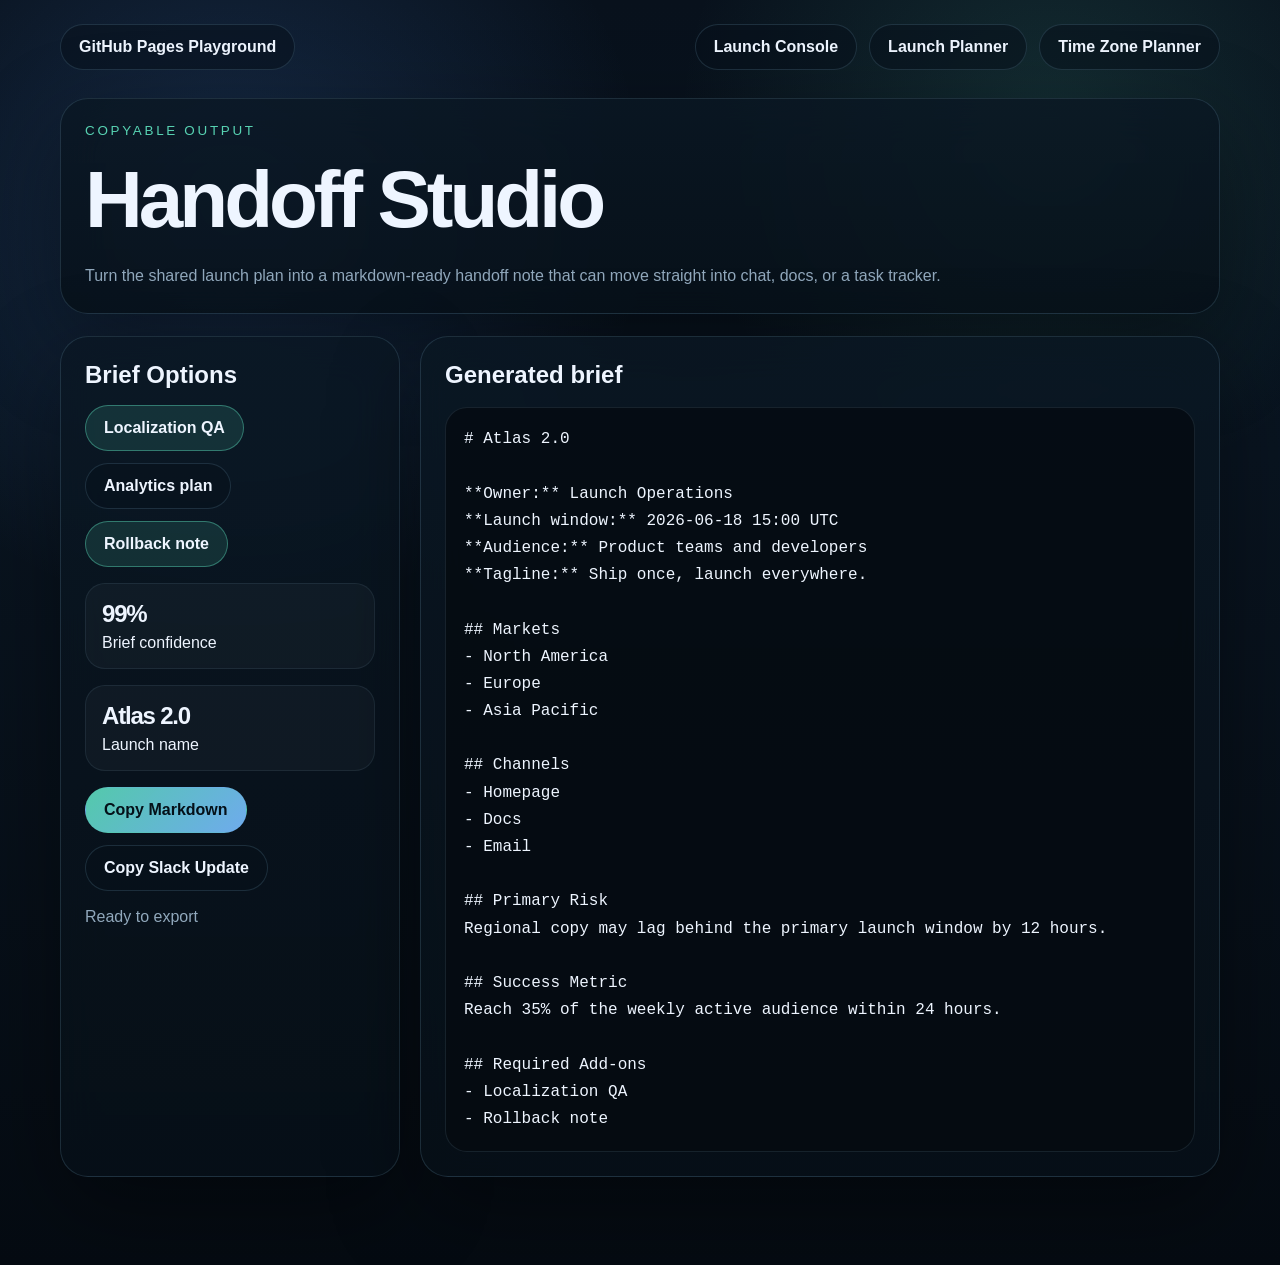
==== handoff-studio.html @ da7f318b "feat: add static launch suite pages" ====
<!DOCTYPE html>
<html lang="en">
<head>
  <meta charset="UTF-8" />
  <meta name="viewport" content="width=device-width, initial-scale=1.0" />
  <title>Handoff Studio | GitHub Pages Playground</title>

  <!-- Google tag (gtag.js) -->
  <script async src="https://www.googletagmanager.com/gtag/js?id=G-P6HSYY8Z3X"></script>
  <script>
    window.dataLayer = window.dataLayer || [];

    function gtag() {
      dataLayer.push(arguments);
    }

    gtag("js", new Date());
    gtag("config", "G-P6HSYY8Z3X");
  </script>

  <style>
    :root {
      color-scheme: dark;
      --line: rgba(146, 199, 227, 0.16);
      --text: #eef5ff;
      --muted: #91a8bc;
      --accent: #58d3b3;
      --panel: rgba(9, 22, 34, 0.76);
      --shadow: 0 32px 90px rgba(0, 0, 0, 0.38);
    }
    * { box-sizing: border-box; }
    body {
      margin: 0;
      min-height: 100vh;
      font-family: "Space Grotesk", "Avenir Next", "Hiragino Sans", sans-serif;
      color: var(--text);
      background:
        radial-gradient(circle at 18% 16%, rgba(83, 153, 255, 0.18), transparent 28%),
        radial-gradient(circle at 82% 10%, rgba(88, 211, 179, 0.14), transparent 24%),
        linear-gradient(180deg, #08111c 0%, #091420 36%, #050b12 100%);
    }
    main { width: min(1160px, calc(100% - 28px)); margin: 0 auto; padding: 24px 0 88px; }
    .topbar, .topbar-nav, .chip-row, .button-row, .hero-actions { display:flex; gap:12px; flex-wrap:wrap; align-items:center; }
    .topbar { justify-content:space-between; margin-bottom:28px; }
    .pill, .button, .chip {
      display:inline-flex; align-items:center; justify-content:center; min-height:46px; padding:12px 18px; border-radius:999px;
      border:1px solid var(--line); background:rgba(8,18,28,0.55); color:var(--text); text-decoration:none; font:inherit; font-weight:700; cursor:pointer;
    }
    .button.primary { border-color:transparent; background:linear-gradient(135deg, rgba(88,211,179,0.95), rgba(119,184,255,0.92)); color:#041018; }
    .chip[aria-pressed="true"] { background:rgba(88,211,179,0.14); border-color:rgba(88,211,179,0.45); }
    .hero, .panel, .output-card {
      border:1px solid var(--line); border-radius:28px; background:linear-gradient(180deg, rgba(10,23,35,0.82), rgba(7,16,24,0.84)); box-shadow:var(--shadow); backdrop-filter:blur(22px);
    }
    .hero, .panel, .output-card { padding:24px; }
    .hero { display:grid; gap:16px; margin-bottom:22px; }
    .eyebrow { margin:0; color:var(--accent); text-transform:uppercase; letter-spacing:0.2em; font-size:0.84rem; }
    h1, h2, p, pre { margin:0; }
    h1 { font-size:clamp(2.6rem, 7vw, 5rem); letter-spacing:-0.05em; }
    .lead, .muted { color:var(--muted); line-height:1.7; }
    .layout { display:grid; grid-template-columns:340px minmax(0,1fr); gap:20px; }
    .panel { display:grid; gap:16px; align-content:start; }
    .metric { padding:16px; border-radius:20px; background:rgba(255,255,255,0.03); border:1px solid rgba(146,199,227,0.1); }
    .metric strong { display:block; font-size:1.5rem; letter-spacing:-0.05em; margin-bottom:6px; }
    pre {
      white-space:pre-wrap; line-height:1.7; padding:18px; border-radius:22px; background:rgba(5,11,18,0.82); border:1px solid rgba(146,199,227,0.12);
      font-family:"IBM Plex Mono","SFMono-Regular",monospace;
    }
    @media (max-width:900px) { .layout { grid-template-columns:1fr; } }
  </style>
</head>
<body>
  <main>
    <div class="topbar">
      <a class="pill" href="./index.html">GitHub Pages Playground</a>
      <div class="topbar-nav">
        <a class="pill" href="./static-showcase.html">Launch Console</a>
        <a class="pill" href="./launch-planner.html">Launch Planner</a>
        <a class="pill" href="./timezone-planner.html">Time Zone Planner</a>
      </div>
    </div>

    <section class="hero">
      <p class="eyebrow">Copyable Output</p>
      <h1>Handoff Studio</h1>
      <p class="lead">
        Turn the shared launch plan into a markdown-ready handoff note that can move straight into chat, docs, or a task tracker.
      </p>
    </section>

    <section class="layout">
      <aside class="panel">
        <h2>Brief Options</h2>
        <div class="chip-row" id="option-chips"></div>
        <div class="metric">
          <strong id="brief-score">--</strong>
          Brief confidence
        </div>
        <div class="metric">
          <strong id="brief-launch-name">--</strong>
          Launch name
        </div>
        <div class="button-row">
          <button class="button primary" id="copy-button" type="button">Copy Markdown</button>
          <button class="button" id="copy-slack-button" type="button">Copy Slack Update</button>
          <span class="muted" id="copy-status">Ready to export</span>
        </div>
      </aside>

      <article class="output-card" style="display:grid; gap:18px;">
        <h2>Generated brief</h2>
        <pre id="brief-output"></pre>
      </article>
    </section>
  </main>

  <script>
    const STORAGE_KEY = "github-pages-playground.launch-suite";
    const options = ["Localization QA", "Analytics plan", "Rollback note"];
    const defaults = {
      name: "Atlas 2.0",
      owner: "Launch Operations",
      tagline: "Ship once, launch everywhere.",
      date: "2026-06-18",
      time: "15:00",
      timezone: "UTC",
      audience: "Product teams and developers",
      risk: "Regional copy may lag behind the primary launch window by 12 hours.",
      metric: "Reach 35% of the weekly active audience within 24 hours.",
      markets: ["North America", "Europe", "Asia Pacific"],
      channels: ["Homepage", "Docs", "Email"],
      briefOptions: ["Localization QA", "Rollback note"]
    };

    let state = loadState();
    const optionChips = document.getElementById("option-chips");
    const briefOutput = document.getElementById("brief-output");
    const briefScore = document.getElementById("brief-score");
    const briefLaunchName = document.getElementById("brief-launch-name");
    const copyButton = document.getElementById("copy-button");
    const copySlackButton = document.getElementById("copy-slack-button");
    const copyStatus = document.getElementById("copy-status");

    function loadState() {
      try {
        return { ...defaults, ...(JSON.parse(localStorage.getItem(STORAGE_KEY) || "{}")) };
      } catch (error) {
        console.warn("Failed to restore launch state", error);
        return { ...defaults };
      }
    }

    function saveState() {
      localStorage.setItem(STORAGE_KEY, JSON.stringify(state));
    }

    function renderOptions() {
      optionChips.innerHTML = "";
      const active = state.briefOptions || [];

      options.forEach((option) => {
        const button = document.createElement("button");
        button.type = "button";
        button.className = "chip";
        button.textContent = option;
        button.setAttribute("aria-pressed", String(active.includes(option)));
        button.addEventListener("click", () => {
          const index = active.indexOf(option);
          if (index >= 0) active.splice(index, 1);
          else active.push(option);
          state.briefOptions = active;
          render();
        });
        optionChips.append(button);
      });
    }

    function buildBrief() {
      const extras = state.briefOptions || [];
      const lines = [
        `# ${state.name}`,
        "",
        `**Owner:** ${state.owner}`,
        `**Launch window:** ${state.date} ${state.time} ${state.timezone}`,
        `**Audience:** ${state.audience}`,
        `**Tagline:** ${state.tagline}`,
        "",
        "## Markets",
        `- ${state.markets.join("\n- ")}`,
        "",
        "## Channels",
        `- ${state.channels.join("\n- ")}`,
        "",
        "## Primary Risk",
        state.risk,
        "",
        "## Success Metric",
        state.metric || "No success metric recorded.",
        "",
        "## Required Add-ons",
        extras.length ? extras.map((item) => `- ${item}`).join("\n") : "- None selected"
      ];

      return lines.join("\n");
    }

    function buildSlackUpdate() {
      return [
        `Launch update: *${state.name}*`,
        `Owner: ${state.owner}`,
        `Window: ${state.date} ${state.time} ${state.timezone}`,
        `Markets: ${(state.markets || []).join(", ")}`,
        `Channels: ${(state.channels || []).join(", ")}`,
        `Risk: ${state.risk}`,
        `Metric: ${state.metric || "Not set"}`
      ].join("\n");
    }

    function render() {
      renderOptions();
      const brief = buildBrief();
      briefOutput.textContent = brief;
      briefLaunchName.textContent = state.name || "Untitled";
      briefScore.textContent = `${Math.min(99, 62 + state.markets.length * 6 + state.channels.length * 4 + (state.briefOptions || []).length * 5)}%`;
      copyStatus.textContent = "Ready to export";
      saveState();
    }

    copyButton.addEventListener("click", async () => {
      try {
        await navigator.clipboard.writeText(buildBrief());
        copyStatus.textContent = "Markdown copied";
      } catch (error) {
        copyStatus.textContent = "Clipboard unavailable";
        console.warn("Failed to copy markdown brief", error);
      }
    });

    copySlackButton.addEventListener("click", async () => {
      try {
        await navigator.clipboard.writeText(buildSlackUpdate());
        copyStatus.textContent = "Slack update copied";
      } catch (error) {
        copyStatus.textContent = "Clipboard unavailable";
        console.warn("Failed to copy slack update", error);
      }
    });

    window.addEventListener("storage", (event) => {
      if (event.key === STORAGE_KEY) {
        state = loadState();
        render();
      }
    });

    render();
  </script>
</body>
</html>
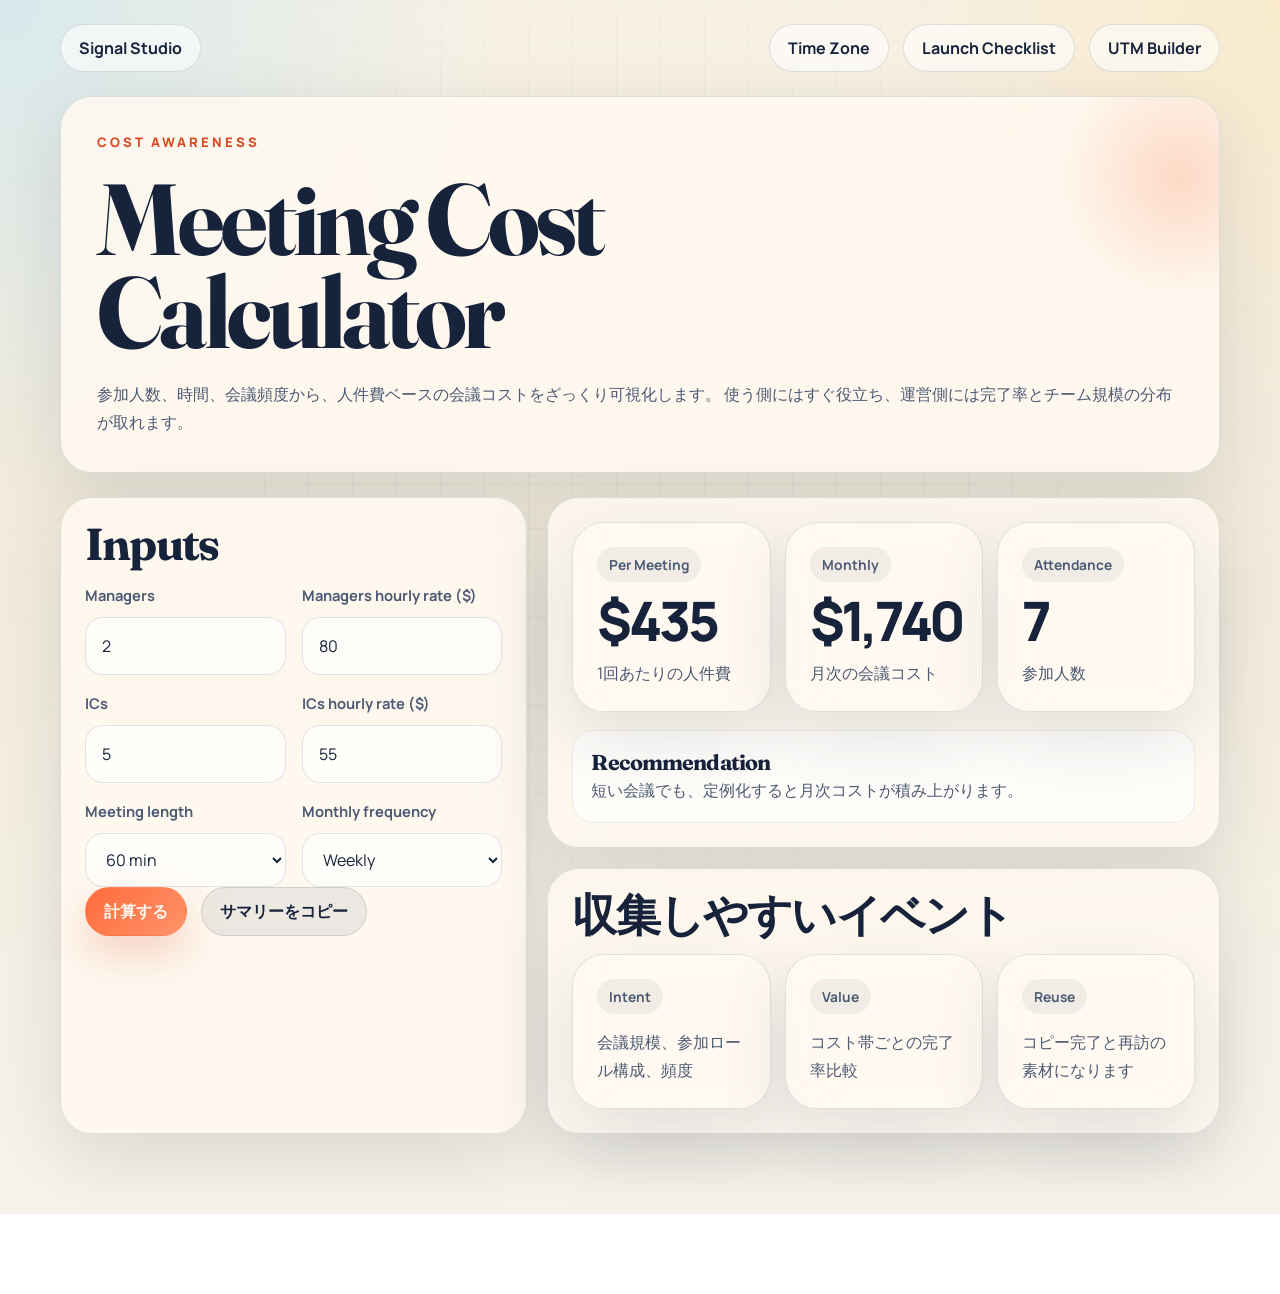
==== commit ca7a34aa: "feat(pages): rebuild site around ga4-ready utility tools" ====
--- a/handoff-studio.html
+++ b/handoff-studio.html
@@ -1,258 +1,12 @@
 <!DOCTYPE html>
-<html lang="en">
+<html lang="ja">
 <head>
   <meta charset="UTF-8" />
+  <meta http-equiv="refresh" content="0; url=./meeting-cost.html" />
   <meta name="viewport" content="width=device-width, initial-scale=1.0" />
-  <title>Handoff Studio | GitHub Pages Playground</title>
-
-  <!-- Google tag (gtag.js) -->
-  <script async src="https://www.googletagmanager.com/gtag/js?id=G-P6HSYY8Z3X"></script>
-  <script>
-    window.dataLayer = window.dataLayer || [];
-
-    function gtag() {
-      dataLayer.push(arguments);
-    }
-
-    gtag("js", new Date());
-    gtag("config", "G-P6HSYY8Z3X");
-  </script>
-
-  <style>
-    :root {
-      color-scheme: dark;
-      --line: rgba(146, 199, 227, 0.16);
-      --text: #eef5ff;
-      --muted: #91a8bc;
-      --accent: #58d3b3;
-      --panel: rgba(9, 22, 34, 0.76);
-      --shadow: 0 32px 90px rgba(0, 0, 0, 0.38);
-    }
-    * { box-sizing: border-box; }
-    body {
-      margin: 0;
-      min-height: 100vh;
-      font-family: "Space Grotesk", "Avenir Next", "Hiragino Sans", sans-serif;
-      color: var(--text);
-      background:
-        radial-gradient(circle at 18% 16%, rgba(83, 153, 255, 0.18), transparent 28%),
-        radial-gradient(circle at 82% 10%, rgba(88, 211, 179, 0.14), transparent 24%),
-        linear-gradient(180deg, #08111c 0%, #091420 36%, #050b12 100%);
-    }
-    main { width: min(1160px, calc(100% - 28px)); margin: 0 auto; padding: 24px 0 88px; }
-    .topbar, .topbar-nav, .chip-row, .button-row, .hero-actions { display:flex; gap:12px; flex-wrap:wrap; align-items:center; }
-    .topbar { justify-content:space-between; margin-bottom:28px; }
-    .pill, .button, .chip {
-      display:inline-flex; align-items:center; justify-content:center; min-height:46px; padding:12px 18px; border-radius:999px;
-      border:1px solid var(--line); background:rgba(8,18,28,0.55); color:var(--text); text-decoration:none; font:inherit; font-weight:700; cursor:pointer;
-    }
-    .button.primary { border-color:transparent; background:linear-gradient(135deg, rgba(88,211,179,0.95), rgba(119,184,255,0.92)); color:#041018; }
-    .chip[aria-pressed="true"] { background:rgba(88,211,179,0.14); border-color:rgba(88,211,179,0.45); }
-    .hero, .panel, .output-card {
-      border:1px solid var(--line); border-radius:28px; background:linear-gradient(180deg, rgba(10,23,35,0.82), rgba(7,16,24,0.84)); box-shadow:var(--shadow); backdrop-filter:blur(22px);
-    }
-    .hero, .panel, .output-card { padding:24px; }
-    .hero { display:grid; gap:16px; margin-bottom:22px; }
-    .eyebrow { margin:0; color:var(--accent); text-transform:uppercase; letter-spacing:0.2em; font-size:0.84rem; }
-    h1, h2, p, pre { margin:0; }
-    h1 { font-size:clamp(2.6rem, 7vw, 5rem); letter-spacing:-0.05em; }
-    .lead, .muted { color:var(--muted); line-height:1.7; }
-    .layout { display:grid; grid-template-columns:340px minmax(0,1fr); gap:20px; }
-    .panel { display:grid; gap:16px; align-content:start; }
-    .metric { padding:16px; border-radius:20px; background:rgba(255,255,255,0.03); border:1px solid rgba(146,199,227,0.1); }
-    .metric strong { display:block; font-size:1.5rem; letter-spacing:-0.05em; margin-bottom:6px; }
-    pre {
-      white-space:pre-wrap; line-height:1.7; padding:18px; border-radius:22px; background:rgba(5,11,18,0.82); border:1px solid rgba(146,199,227,0.12);
-      font-family:"IBM Plex Mono","SFMono-Regular",monospace;
-    }
-    @media (max-width:900px) { .layout { grid-template-columns:1fr; } }
-  </style>
+  <title>Redirecting...</title>
 </head>
 <body>
-  <main>
-    <div class="topbar">
-      <a class="pill" href="./index.html">GitHub Pages Playground</a>
-      <div class="topbar-nav">
-        <a class="pill" href="./static-showcase.html">Launch Console</a>
-        <a class="pill" href="./launch-planner.html">Launch Planner</a>
-        <a class="pill" href="./timezone-planner.html">Time Zone Planner</a>
-      </div>
-    </div>
-
-    <section class="hero">
-      <p class="eyebrow">Copyable Output</p>
-      <h1>Handoff Studio</h1>
-      <p class="lead">
-        Turn the shared launch plan into a markdown-ready handoff note that can move straight into chat, docs, or a task tracker.
-      </p>
-    </section>
-
-    <section class="layout">
-      <aside class="panel">
-        <h2>Brief Options</h2>
-        <div class="chip-row" id="option-chips"></div>
-        <div class="metric">
-          <strong id="brief-score">--</strong>
-          Brief confidence
-        </div>
-        <div class="metric">
-          <strong id="brief-launch-name">--</strong>
-          Launch name
-        </div>
-        <div class="button-row">
-          <button class="button primary" id="copy-button" type="button">Copy Markdown</button>
-          <button class="button" id="copy-slack-button" type="button">Copy Slack Update</button>
-          <span class="muted" id="copy-status">Ready to export</span>
-        </div>
-      </aside>
-
-      <article class="output-card" style="display:grid; gap:18px;">
-        <h2>Generated brief</h2>
-        <pre id="brief-output"></pre>
-      </article>
-    </section>
-  </main>
-
-  <script>
-    const STORAGE_KEY = "github-pages-playground.launch-suite";
-    const options = ["Localization QA", "Analytics plan", "Rollback note"];
-    const defaults = {
-      name: "Atlas 2.0",
-      owner: "Launch Operations",
-      tagline: "Ship once, launch everywhere.",
-      date: "2026-06-18",
-      time: "15:00",
-      timezone: "UTC",
-      audience: "Product teams and developers",
-      risk: "Regional copy may lag behind the primary launch window by 12 hours.",
-      metric: "Reach 35% of the weekly active audience within 24 hours.",
-      markets: ["North America", "Europe", "Asia Pacific"],
-      channels: ["Homepage", "Docs", "Email"],
-      briefOptions: ["Localization QA", "Rollback note"]
-    };
-
-    let state = loadState();
-    const optionChips = document.getElementById("option-chips");
-    const briefOutput = document.getElementById("brief-output");
-    const briefScore = document.getElementById("brief-score");
-    const briefLaunchName = document.getElementById("brief-launch-name");
-    const copyButton = document.getElementById("copy-button");
-    const copySlackButton = document.getElementById("copy-slack-button");
-    const copyStatus = document.getElementById("copy-status");
-
-    function loadState() {
-      try {
-        return { ...defaults, ...(JSON.parse(localStorage.getItem(STORAGE_KEY) || "{}")) };
-      } catch (error) {
-        console.warn("Failed to restore launch state", error);
-        return { ...defaults };
-      }
-    }
-
-    function saveState() {
-      localStorage.setItem(STORAGE_KEY, JSON.stringify(state));
-    }
-
-    function renderOptions() {
-      optionChips.innerHTML = "";
-      const active = state.briefOptions || [];
-
-      options.forEach((option) => {
-        const button = document.createElement("button");
-        button.type = "button";
-        button.className = "chip";
-        button.textContent = option;
-        button.setAttribute("aria-pressed", String(active.includes(option)));
-        button.addEventListener("click", () => {
-          const index = active.indexOf(option);
-          if (index >= 0) active.splice(index, 1);
-          else active.push(option);
-          state.briefOptions = active;
-          render();
-        });
-        optionChips.append(button);
-      });
-    }
-
-    function buildBrief() {
-      const extras = state.briefOptions || [];
-      const lines = [
-        `# ${state.name}`,
-        "",
-        `**Owner:** ${state.owner}`,
-        `**Launch window:** ${state.date} ${state.time} ${state.timezone}`,
-        `**Audience:** ${state.audience}`,
-        `**Tagline:** ${state.tagline}`,
-        "",
-        "## Markets",
-        `- ${state.markets.join("\n- ")}`,
-        "",
-        "## Channels",
-        `- ${state.channels.join("\n- ")}`,
-        "",
-        "## Primary Risk",
-        state.risk,
-        "",
-        "## Success Metric",
-        state.metric || "No success metric recorded.",
-        "",
-        "## Required Add-ons",
-        extras.length ? extras.map((item) => `- ${item}`).join("\n") : "- None selected"
-      ];
-
-      return lines.join("\n");
-    }
-
-    function buildSlackUpdate() {
-      return [
-        `Launch update: *${state.name}*`,
-        `Owner: ${state.owner}`,
-        `Window: ${state.date} ${state.time} ${state.timezone}`,
-        `Markets: ${(state.markets || []).join(", ")}`,
-        `Channels: ${(state.channels || []).join(", ")}`,
-        `Risk: ${state.risk}`,
-        `Metric: ${state.metric || "Not set"}`
-      ].join("\n");
-    }
-
-    function render() {
-      renderOptions();
-      const brief = buildBrief();
-      briefOutput.textContent = brief;
-      briefLaunchName.textContent = state.name || "Untitled";
-      briefScore.textContent = `${Math.min(99, 62 + state.markets.length * 6 + state.channels.length * 4 + (state.briefOptions || []).length * 5)}%`;
-      copyStatus.textContent = "Ready to export";
-      saveState();
-    }
-
-    copyButton.addEventListener("click", async () => {
-      try {
-        await navigator.clipboard.writeText(buildBrief());
-        copyStatus.textContent = "Markdown copied";
-      } catch (error) {
-        copyStatus.textContent = "Clipboard unavailable";
-        console.warn("Failed to copy markdown brief", error);
-      }
-    });
-
-    copySlackButton.addEventListener("click", async () => {
-      try {
-        await navigator.clipboard.writeText(buildSlackUpdate());
-        copyStatus.textContent = "Slack update copied";
-      } catch (error) {
-        copyStatus.textContent = "Clipboard unavailable";
-        console.warn("Failed to copy slack update", error);
-      }
-    });
-
-    window.addEventListener("storage", (event) => {
-      if (event.key === STORAGE_KEY) {
-        state = loadState();
-        render();
-      }
-    });
-
-    render();
-  </script>
+  <p><a href="./meeting-cost.html">meeting-cost.html</a> に移動します。</p>
 </body>
 </html>
